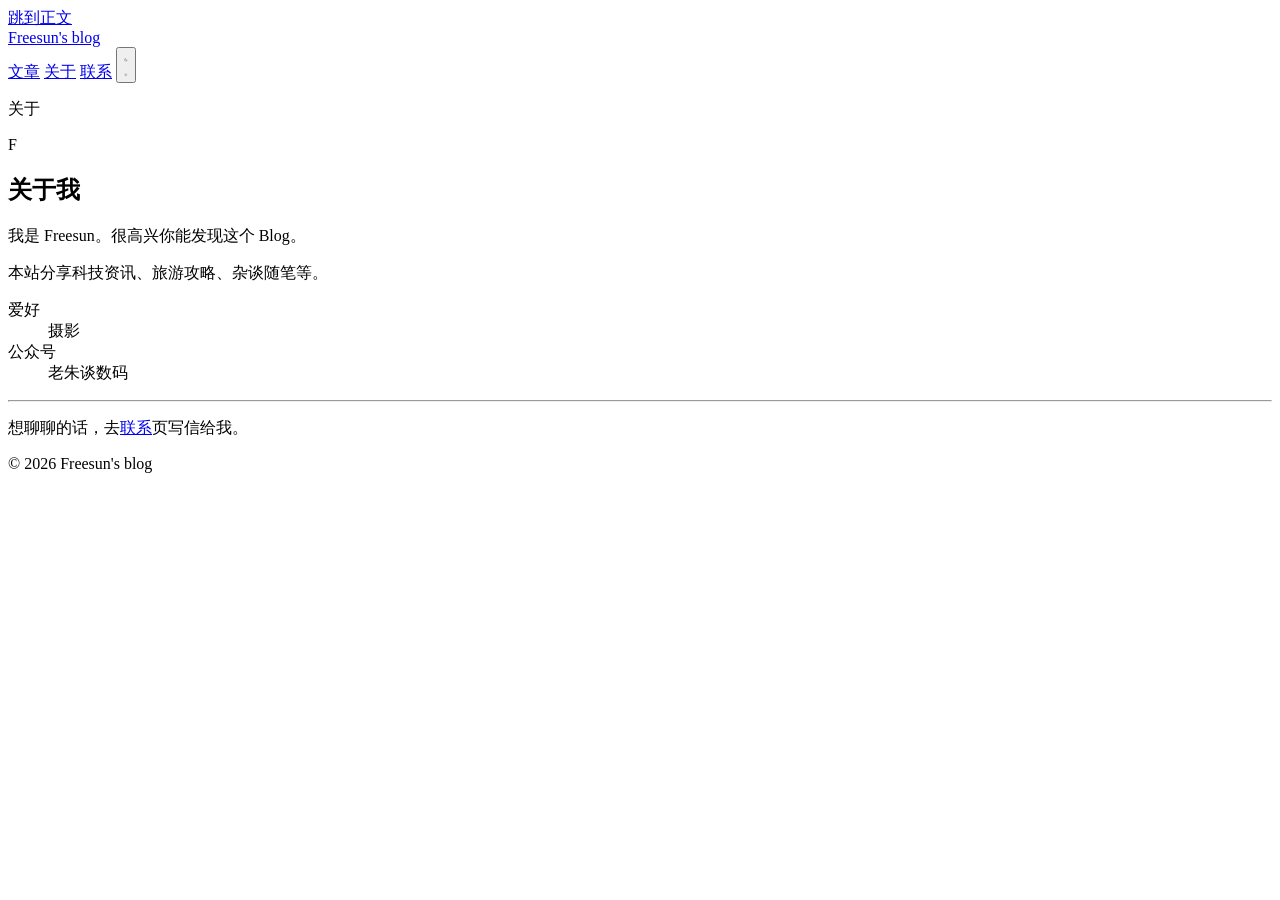
==== about.html @ fdc8fc5a "upload files" ====
<!doctype html>
<html lang="zh-CN">
<head>
  <meta charset="utf-8">
  <meta name="viewport" content="width=device-width, initial-scale=1">
  <title>关于我 · Freesun's blog</title>
  <meta name="description" content="我是 Freesun，本站分享科技资讯、旅游攻略、杂谈随笔，爱好摄影。">
  <meta property="og:title" content="关于我 · Freesun's blog">
  <meta property="og:description" content="我是 Freesun，本站分享科技资讯、旅游攻略、杂谈随笔，爱好摄影。">
  <meta property="og:type" content="website">
  <link rel="icon" href="favicon.svg" type="image/svg+xml">
  <script>
    (function () {
      try {
        var saved = localStorage.getItem('theme');
        var dark = saved ? saved === 'dark' : matchMedia('(prefers-color-scheme: dark)').matches;
        document.documentElement.dataset.theme = dark ? 'dark' : 'light';
      } catch (e) {
        document.documentElement.dataset.theme = 'light';
      }
    })();
  </script>
  <link rel="stylesheet" href="assets/css/main.css">
</head>
<body>
  <a class="skip" href="#main">跳到正文</a>

  <header class="site-header">
    <div class="wrap header-inner">
      <a class="brand" href="index.html">Freesun's blog</a>
      <nav class="site-nav" aria-label="主导航">
        <a href="index.html">文章</a>
        <a href="about.html" aria-current="page">关于</a>
        <a href="contact.html">联系</a>
        <button class="theme-toggle" type="button" aria-label="切换深浅色主题">
          <svg class="icon-moon" viewBox="0 0 24 24" fill="none" stroke="currentColor" stroke-width="1.5" aria-hidden="true">
            <path d="M21 12.8A9 9 0 1 1 11.2 3a7 7 0 0 0 9.8 9.8z"/>
          </svg>
          <svg class="icon-sun" viewBox="0 0 24 24" fill="none" stroke="currentColor" stroke-width="1.5" aria-hidden="true">
            <circle cx="12" cy="12" r="4"/>
            <path d="M12 2v2M12 20v2M2 12h2M20 12h2M4.9 4.9l1.4 1.4M17.7 17.7l1.4 1.4M19.1 4.9l-1.4 1.4M6.3 17.7l-1.4 1.4"/>
          </svg>
        </button>
      </nav>
    </div>
  </header>

  <main id="main" class="wrap">
    <article class="page">
      <p class="hero-eyebrow">关于</p>
      <div class="monogram" aria-hidden="true">F</div>
      <h1 class="page-title">关于我</h1>
      <p class="page-intro">我是 Freesun。很高兴你能发现这个 Blog。</p>

      <div class="prose">
        <p>本站分享科技资讯、旅游攻略、杂谈随笔等。</p>
      </div>

      <dl class="facts">
        <dt>爱好</dt>
        <dd>摄影</dd>
        <dt>公众号</dt>
        <dd>老朱谈数码</dd>
      </dl>

      <hr class="rule">

      <p class="page-intro">想聊聊的话，去<a href="contact.html">联系</a>页写信给我。</p>
    </article>
  </main>

  <footer class="site-footer">
    <div class="wrap footer-inner">
      <p>© <span data-year>2026</span> Freesun's blog</p>
    </div>
  </footer>

  <script src="assets/js/main.js"></script>
</body>
</html>
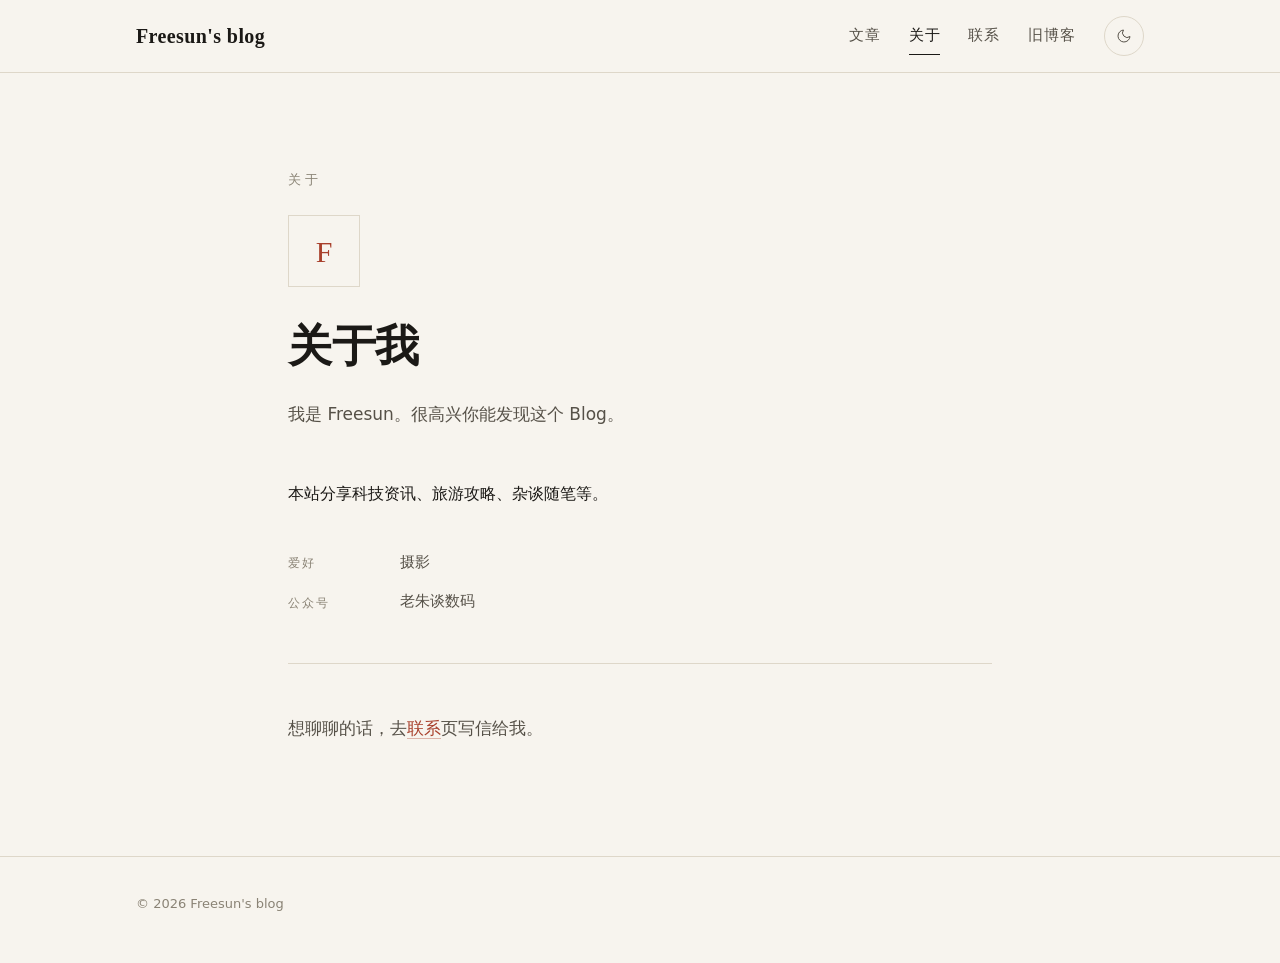
==== commit 70ccee5a: "upload files" ====
--- a/about.html
+++ b/about.html
@@ -32,6 +32,7 @@
         <a href="index.html">文章</a>
         <a href="about.html" aria-current="page">关于</a>
         <a href="contact.html">联系</a>
+        <a href="https://www.freesun.top" target="_blank" rel="noopener">旧博客</a>
         <button class="theme-toggle" type="button" aria-label="切换深浅色主题">
           <svg class="icon-moon" viewBox="0 0 24 24" fill="none" stroke="currentColor" stroke-width="1.5" aria-hidden="true">
             <path d="M21 12.8A9 9 0 1 1 11.2 3a7 7 0 0 0 9.8 9.8z"/>
--- a/assets/css/main.css
+++ b/assets/css/main.css
@@ -0,0 +1,491 @@
+/* ==========================================================================
+   Freesun's blog · 全站样式
+   纯静态站点，无框架、无构建。所有设计变量集中在 :root，
+   换配色或字体只需要改这一块。
+   ========================================================================== */
+
+*,
+*::before,
+*::after { box-sizing: border-box; }
+
+html { -webkit-text-size-adjust: 100%; }
+
+:root {
+  /* 色彩：暖纸 / 墨色 / 朱红 */
+  --paper: #f7f4ee;
+  --surface: #fffdf8;
+  --ink: #1b1916;
+  --ink-soft: #565148;
+  --ink-faint: #8a8375;
+  --rule: #ded7c9;
+  --accent: #a8402c;
+
+  /* 字体：标题用衬线，正文用系统无衬线，避免加载外部字体 */
+  --serif: "Songti SC", "Noto Serif SC", "Source Han Serif SC", "STSong", Georgia, "Times New Roman", serif;
+  --sans: "PingFang SC", "Hiragino Sans GB", "Microsoft YaHei", system-ui, -apple-system, "Segoe UI", sans-serif;
+  --mono: ui-monospace, "SFMono-Regular", Menlo, Consolas, monospace;
+
+  /* 尺度 */
+  --wrap: 68rem;
+  --measure: 44rem;
+  --leading: 1.7;
+}
+
+:root[data-theme="dark"] {
+  --paper: #141312;
+  --surface: #1b1917;
+  --ink: #e9e4da;
+  --ink-soft: #b2aa9c;
+  --ink-faint: #7d7467;
+  --rule: #302c26;
+  --accent: #e2795f;
+  --leading: 1.78; /* 浅字深底会显瘦，行距多给一点 */
+}
+
+body {
+  margin: 0;
+  min-height: 100vh;
+  display: flex;
+  flex-direction: column;
+  background: var(--paper);
+  color: var(--ink);
+  font-family: var(--sans);
+  font-size: 1rem;
+  line-height: var(--leading);
+  font-kerning: normal;
+  -webkit-font-smoothing: antialiased;
+  text-rendering: optimizeLegibility;
+}
+
+main { flex: 1; }
+
+a { color: inherit; text-decoration: none; }
+
+img { max-width: 100%; height: auto; }
+
+button { font: inherit; }
+
+::selection {
+  background: var(--accent);
+  color: var(--paper);
+}
+
+:where(a, button):focus-visible {
+  outline: 2px solid var(--accent);
+  outline-offset: 3px;
+  border-radius: 2px;
+}
+
+.skip {
+  position: absolute;
+  left: -9999px;
+  top: 1rem;
+  z-index: 100;
+  padding: 0.6rem 1rem;
+  background: var(--surface);
+  border: 1px solid var(--rule);
+  color: var(--ink);
+  font-size: 0.875rem;
+}
+
+.skip:focus { left: 1rem; }
+
+.wrap {
+  width: 100%;
+  max-width: var(--wrap);
+  margin-inline: auto;
+  padding-inline: clamp(1.25rem, 5vw, 2.5rem);
+}
+
+/* ---------- 页头 ---------- */
+
+.site-header {
+  position: sticky;
+  top: 0;
+  z-index: 20;
+  background: var(--paper);
+  border-bottom: 1px solid var(--rule);
+}
+
+.header-inner {
+  display: flex;
+  align-items: center;
+  justify-content: space-between;
+  gap: 1.5rem;
+  min-height: 4.5rem;
+  flex-wrap: wrap;
+}
+
+.brand {
+  font-family: var(--serif);
+  font-size: 1.25rem;
+  font-weight: 600;
+  letter-spacing: 0.02em;
+  padding-block: 0.75rem;
+  transition: color 0.2s ease;
+}
+
+.brand:hover { color: var(--accent); }
+
+.site-nav {
+  display: flex;
+  align-items: center;
+  gap: clamp(0.85rem, 3vw, 1.75rem);
+  font-size: 0.9375rem;
+  letter-spacing: 0.06em;
+}
+
+.site-nav a {
+  position: relative;
+  padding-block: 0.5rem;
+  color: var(--ink-soft);
+  transition: color 0.2s ease;
+}
+
+.site-nav a:hover,
+.site-nav a[aria-current="page"] { color: var(--ink); }
+
+.site-nav a::after {
+  content: "";
+  position: absolute;
+  inset-inline: 0;
+  bottom: 0.1rem;
+  height: 1px;
+  background: currentColor;
+  transform: scaleX(0);
+  transform-origin: left;
+  transition: transform 0.25s ease;
+}
+
+.site-nav a:hover::after,
+.site-nav a[aria-current="page"]::after { transform: scaleX(1); }
+
+.theme-toggle {
+  display: inline-flex;
+  align-items: center;
+  justify-content: center;
+  width: 2.5rem;
+  height: 2.5rem;
+  padding: 0;
+  border: 1px solid var(--rule);
+  border-radius: 50%;
+  background: transparent;
+  color: var(--ink-soft);
+  cursor: pointer;
+  transition: color 0.2s ease, border-color 0.2s ease;
+}
+
+.theme-toggle:hover {
+  color: var(--accent);
+  border-color: var(--accent);
+}
+
+.theme-toggle svg {
+  width: 1rem;
+  height: 1rem;
+}
+
+.theme-toggle .icon-sun { display: none; }
+
+[data-theme="dark"] .theme-toggle .icon-sun { display: block; }
+[data-theme="dark"] .theme-toggle .icon-moon { display: none; }
+
+/* 窄屏下压缩页头，避免英文站点名单行放不下 */
+@media (max-width: 26rem) {
+  .header-inner { gap: 0.75rem; }
+  .brand { font-size: 1.0625rem; }
+  .site-nav { gap: 0.7rem; font-size: 0.875rem; }
+  .theme-toggle { width: 2.25rem; height: 2.25rem; }
+}
+
+/* ---------- 首页首屏 ---------- */
+
+.hero {
+  padding-block: clamp(4rem, 11vw, 7.5rem) clamp(2.5rem, 6vw, 4rem);
+}
+
+.hero-eyebrow {
+  margin: 0 0 1.5rem;
+  font-size: 0.8125rem;
+  letter-spacing: 0.3em;
+  color: var(--ink-faint);
+}
+
+.hero h1 {
+  max-width: 20ch;
+  margin: 0;
+  font-family: var(--serif);
+  font-size: clamp(2.125rem, 5.5vw, 3.5rem);
+  font-weight: 600;
+  line-height: 1.18;
+  letter-spacing: -0.01em;
+}
+
+.hero-lead {
+  max-width: 32em;
+  margin: 1.75rem 0 0;
+  font-size: 1.0625rem;
+  line-height: 1.9;
+  color: var(--ink-soft);
+}
+
+/* ---------- 文章列表 ---------- */
+
+.post-index { padding-bottom: 2rem; }
+
+.section-head {
+  display: flex;
+  align-items: center;
+  gap: 1.25rem;
+  margin-bottom: 2rem;
+}
+
+.section-head h2 {
+  margin: 0;
+  font-size: 0.8125rem;
+  font-weight: 500;
+  letter-spacing: 0.3em;
+  color: var(--ink-faint);
+  white-space: nowrap;
+}
+
+.section-head::after {
+  content: "";
+  flex: 1;
+  height: 1px;
+  background: var(--rule);
+}
+
+.post-list {
+  margin: 0;
+  padding: 0;
+  list-style: none;
+  border-top: 1px solid var(--rule);
+}
+
+.post-item { border-bottom: 1px solid var(--rule); }
+
+.post-item.pinned {
+  background: color-mix(in srgb, var(--accent) 4%, transparent);
+  border-bottom: 1px solid var(--rule);
+}
+
+.pin-badge {
+  display: inline-block;
+  margin-right: 0.5rem;
+  padding: 0.15rem 0.5rem;
+  border-radius: 3px;
+  background: var(--accent);
+  color: #fff;
+  font-family: var(--mono);
+  font-size: 0.6875rem;
+  font-weight: 500;
+  letter-spacing: 0.08em;
+  vertical-align: middle;
+  line-height: 1.4;
+  transform: translateY(-1px);
+}
+
+.post-link {
+  display: grid;
+  grid-template-columns: 8.5rem 1fr;
+  gap: 0 2rem;
+  padding-block: 1.875rem;
+}
+
+.post-date {
+  padding-top: 0.35rem;
+  font-family: var(--mono);
+  font-size: 0.8125rem;
+  letter-spacing: 0.02em;
+  color: var(--ink-faint);
+  transition: color 0.2s ease;
+}
+
+.post-body {
+  display: block;
+  min-width: 0;
+}
+
+.post-title {
+  display: block;
+  font-family: var(--serif);
+  font-size: 1.375rem;
+  font-weight: 600;
+  line-height: 1.4;
+  color: var(--ink);
+  transition: color 0.2s ease;
+}
+
+.post-summary {
+  display: block;
+  margin-top: 0.5rem;
+  max-width: 34em;
+  font-size: 0.9375rem;
+  line-height: 1.75;
+  color: var(--ink-soft);
+}
+
+.post-tags {
+  display: block;
+  margin-top: 0.75rem;
+  font-size: 0.75rem;
+  letter-spacing: 0.14em;
+  color: var(--ink-faint);
+}
+
+.post-link:hover .post-title { color: var(--accent); }
+.post-link:hover .post-date { color: var(--ink-soft); }
+
+@media (max-width: 44rem) {
+  .post-link {
+    grid-template-columns: 1fr;
+    gap: 0.6rem;
+  }
+
+  .post-date { padding-top: 0; }
+}
+
+/* ---------- 内页（关于 / 联系） ---------- */
+
+.page {
+  max-width: var(--measure);
+  margin-inline: auto;
+  padding-block: clamp(3.5rem, 9vw, 6rem) 0;
+}
+
+.page-title {
+  margin: 0;
+  font-family: var(--serif);
+  font-size: clamp(2rem, 4.5vw, 2.75rem);
+  font-weight: 600;
+  line-height: 1.25;
+  letter-spacing: -0.01em;
+}
+
+.page-intro {
+  max-width: 32em;
+  margin: 1.5rem 0 0;
+  font-size: 1.0625rem;
+  line-height: 1.9;
+  color: var(--ink-soft);
+}
+
+.monogram {
+  display: grid;
+  place-items: center;
+  width: 4.5rem;
+  height: 4.5rem;
+  margin-bottom: 2rem;
+  border: 1px solid var(--rule);
+  font-family: var(--serif);
+  font-size: 1.875rem;
+  color: var(--accent);
+}
+
+.prose {
+  margin-top: 3rem;
+}
+
+.prose p {
+  margin: 0 0 1.5rem;
+  line-height: 1.95;
+}
+
+.prose h2 {
+  margin: 3rem 0 1rem;
+  font-family: var(--serif);
+  font-size: 1.3125rem;
+  font-weight: 600;
+  line-height: 1.45;
+}
+
+.prose a {
+  color: var(--accent);
+  border-bottom: 1px solid color-mix(in srgb, var(--accent) 35%, transparent);
+}
+
+.prose a:hover { border-bottom-color: var(--accent); }
+
+.rule {
+  height: 1px;
+  margin: 3rem 0;
+  border: 0;
+  background: var(--rule);
+}
+
+.facts {
+  display: grid;
+  grid-template-columns: 5.5rem 1fr;
+  gap: 0.9rem 1.5rem;
+  margin: 2.5rem 0 0;
+  font-size: 0.9375rem;
+}
+
+.facts dt {
+  font-size: 0.75rem;
+  letter-spacing: 0.16em;
+  color: var(--ink-faint);
+  padding-top: 0.2rem;
+}
+
+.facts dd {
+  margin: 0;
+  color: var(--ink-soft);
+}
+
+.page-intro a {
+  color: var(--accent);
+  border-bottom: 1px solid color-mix(in srgb, var(--accent) 35%, transparent);
+}
+
+.page-intro a:hover { border-bottom-color: var(--accent); }
+
+.contact-email {
+  display: inline-block;
+  margin-top: 2.5rem;
+  padding-bottom: 0.2rem;
+  font-family: var(--serif);
+  font-size: clamp(1.375rem, 3.5vw, 1.875rem);
+  color: var(--ink);
+  border-bottom: 1px solid var(--accent);
+  word-break: break-all;
+  transition: color 0.2s ease;
+}
+
+.contact-email:hover { color: var(--accent); }
+
+.contact-note {
+  margin-top: 1rem;
+  font-size: 0.875rem;
+  color: var(--ink-faint);
+}
+
+/* ---------- 页脚 ---------- */
+
+.site-footer {
+  margin-top: clamp(4rem, 10vw, 7rem);
+  padding-block: 2.25rem 3rem;
+  border-top: 1px solid var(--rule);
+  font-size: 0.8125rem;
+  color: var(--ink-faint);
+}
+
+.footer-inner {
+  display: flex;
+  flex-wrap: wrap;
+  justify-content: space-between;
+  gap: 0.75rem 2rem;
+}
+
+.footer-inner p { margin: 0; }
+
+@media (prefers-reduced-motion: reduce) {
+  *,
+  *::before,
+  *::after {
+    transition-duration: 0.01ms !important;
+    animation-duration: 0.01ms !important;
+    scroll-behavior: auto !important;
+  }
+}
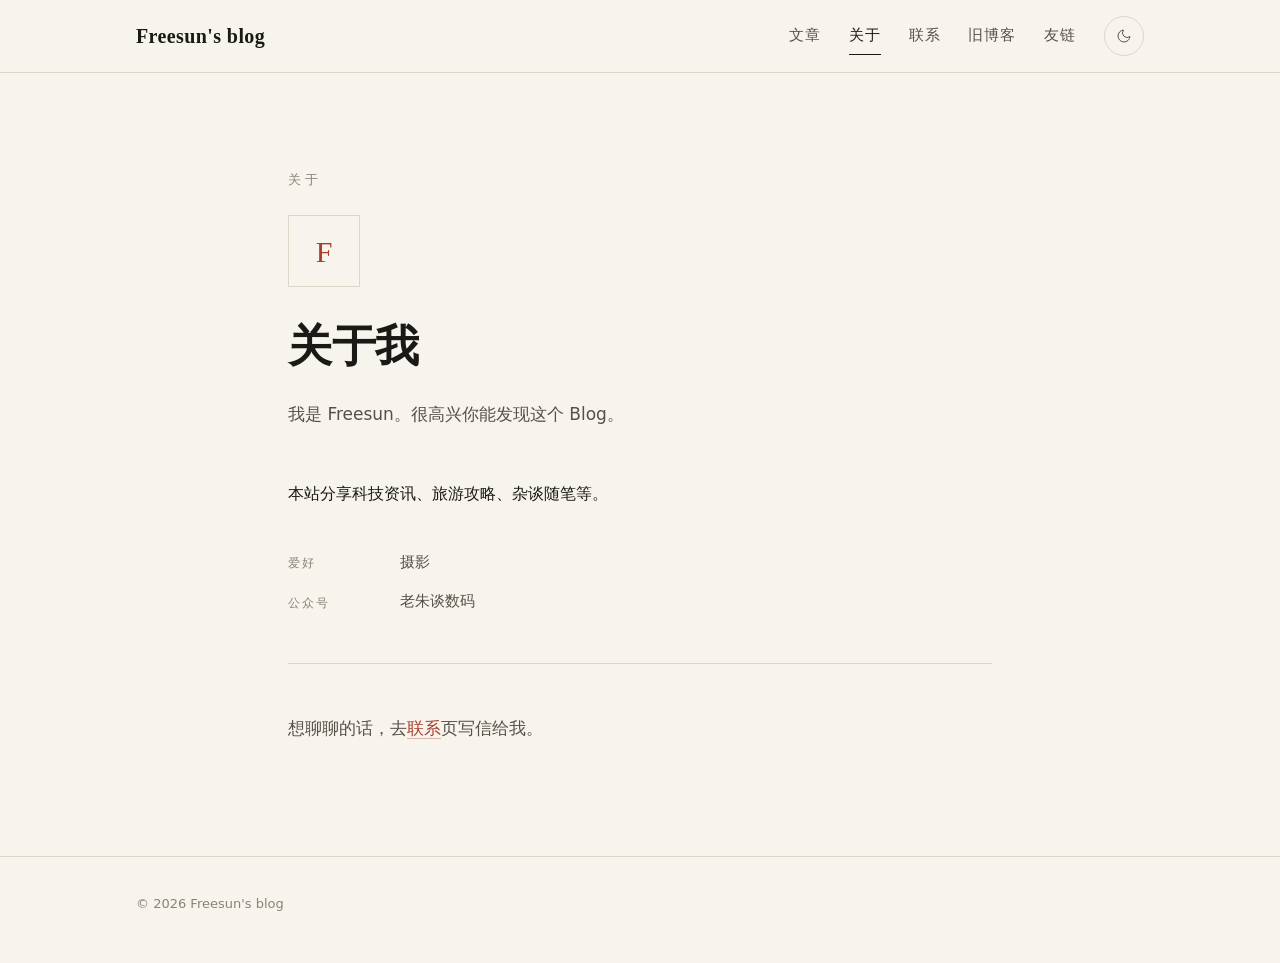
==== commit 468abc02: "新增友链页面并在全站顶部菜单添加「友链」入口" ====
--- a/about.html
+++ b/about.html
@@ -33,6 +33,7 @@
         <a href="about.html" aria-current="page">关于</a>
         <a href="contact.html">联系</a>
         <a href="https://www.freesun.top" target="_blank" rel="noopener">旧博客</a>
+        <a href="youlian.html">友链</a>
         <button class="theme-toggle" type="button" aria-label="切换深浅色主题">
           <svg class="icon-moon" viewBox="0 0 24 24" fill="none" stroke="currentColor" stroke-width="1.5" aria-hidden="true">
             <path d="M21 12.8A9 9 0 1 1 11.2 3a7 7 0 0 0 9.8 9.8z"/>
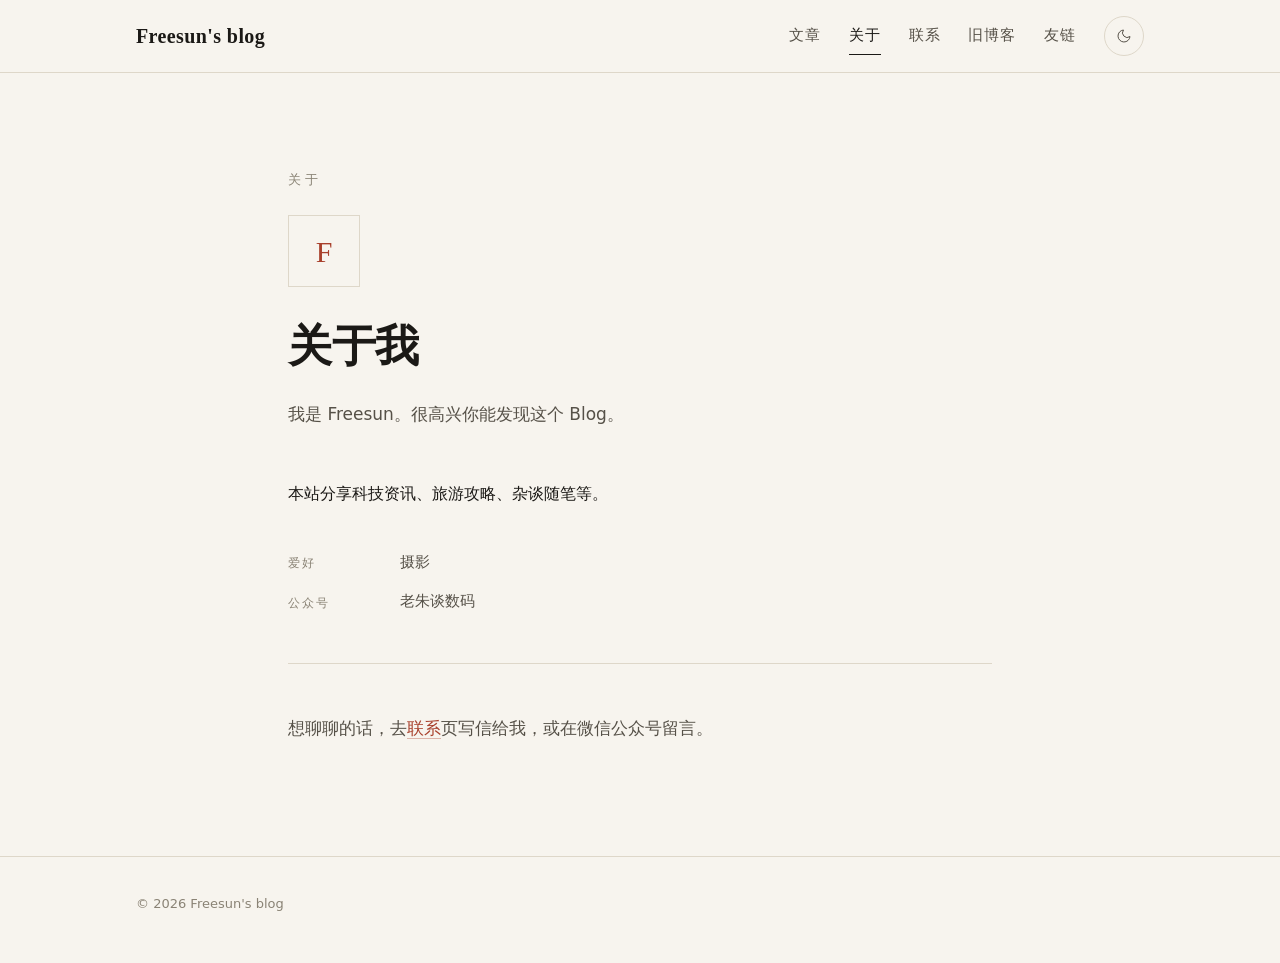
==== commit e579eb58: "关于页补充微信公众号留言的联系方式" ====
--- a/about.html
+++ b/about.html
@@ -67,7 +67,7 @@
 
       <hr class="rule">
 
-      <p class="page-intro">想聊聊的话，去<a href="contact.html">联系</a>页写信给我。</p>
+      <p class="page-intro">想聊聊的话，去<a href="contact.html">联系</a>页写信给我，或在微信公众号留言。</p>
     </article>
   </main>
 
